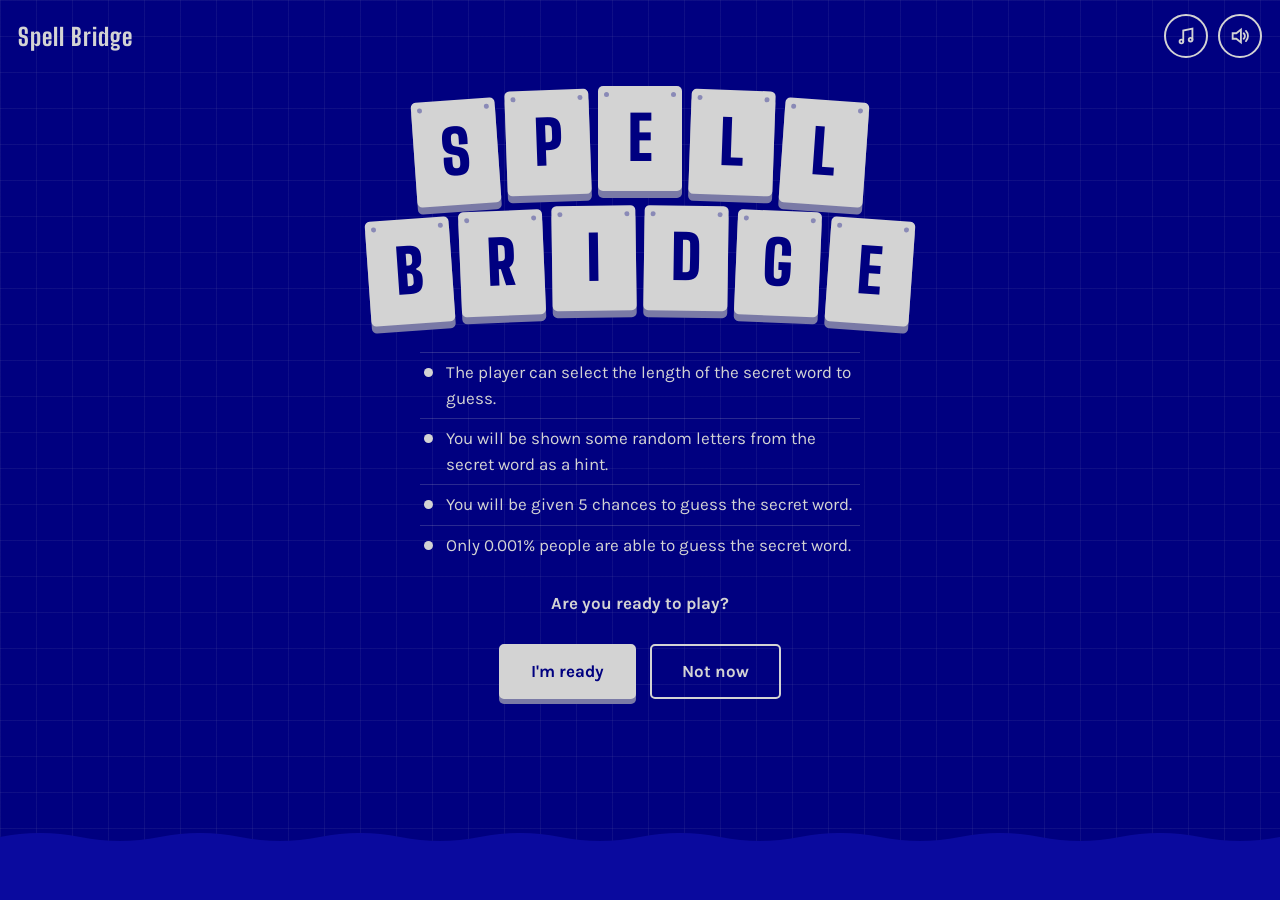
==== Spelling_Bridge_WebGame/static/index.html @ 9cbc388d "Added Spelling Bridge Web Game" ====
<!DOCTYPE html>
<html lang="en">
<head>
  <meta charset="utf-8">
  <meta name="viewport" content="width=device-width, initial-scale=1, viewport-fit=cover">
  <title>Spell Bridge</title>
  <meta name="description" content="Spell Bridge: a word guessing game. Guess the secret word before the bridge falls.">
  <link rel="icon" href="data:image/svg+xml,%3Csvg xmlns='http://www.w3.org/2000/svg' viewBox='0 0 100 100'%3E%3Ctext y='.9em' font-size='90'%3E%F0%9F%8C%89%3C/text%3E%3C/svg%3E">
  <link href="https://fonts.googleapis.com/css2?family=Big+Shoulders+Display:wght@800;900&family=Karla:wght@400;600;700&display=swap" rel="stylesheet">
  <link rel="stylesheet" href="style.css">
</head>
<body>
  <div class="water" id="water"></div>

  <div id="app">
    <!-- Top bar: name and the music / sound-and-haptics buttons -->
    <div class="top">
      <span class="brand">Spell Bridge</span>
      <div class="ctl">
        <button class="snd" id="mus" aria-pressed="true" aria-label="Music on" title="Music">
          <svg viewBox="0 0 24 24">
            <path d="M9 18V6l10-2v12"/>
            <circle cx="7" cy="18" r="2"/>
            <circle cx="17" cy="16" r="2"/>
            <path class="sl" d="M3 3l18 18"/>
          </svg>
        </button>
        <button class="snd" id="snd" aria-pressed="true" aria-label="Sound effects and haptics on" title="Sound effects and haptics">
          <svg viewBox="0 0 24 24">
            <path d="M4 9h4l5-4v14l-5-4H4z"/>
            <path d="M16 9a4 4 0 010 6M18.5 6.5a8 8 0 010 11"/>
            <path class="sl" d="M3 3l18 18"/>
          </svg>
        </button>
      </div>
    </div>

    <!-- Screen 1: intro and "Are you ready to play?" -->
    <section class="scr on" id="s-intro">
      <div id="title" style="margin-top:2vh"></div>
      <ul class="info">
        <li>The player can select the length of the secret word to guess.</li>
        <li>You will be shown some random letters from the secret word as a hint.</li>
        <li>You will be given 5 chances to guess the secret word.</li>
        <li>Only 0.001% people are able to guess the secret word.</li>
      </ul>
      <p style="font-weight:700;margin-top:22px">Are you ready to play?</p>
      <div class="row">
        <button class="btn p" id="yes">I'm ready</button>
        <button class="btn" id="no">Not now</button>
      </div>
      <div class="err" id="ierr"></div>
    </section>

    <!-- Screen 2: choose the word length (the buttons are added by script.js) -->
    <section class="scr" id="s-len">
      <h2>How long should the secret word be?</h2>
      <p>Choose 3 to 10 letters. The game starts as soon as you pick.</p>
      <div class="lens" id="lens"></div>
    </section>

    <!-- Screen 3: the game -->
    <section class="scr" id="s-game" style="position:relative">
      <div class="cap" id="cap"></div>
      <div class="hint" id="hint"></div>
      <div class="bridge" id="bridge"></div>
      <div class="piers" id="piers"></div>
      <div id="msg"></div>
      <div class="hist" id="hist"></div>
      <div class="kb" id="kb"></div>

      <!-- Win / lose panel with "Do you want to play again?" -->
      <div class="dim" id="res">
        <div class="card">
          <h2 id="rt"></h2>
          <p id="rs"></p>
          <p id="rx" style="opacity:.75"></p>
          <p style="margin-top:18px;font-weight:700">Do you want to play again?</p>
          <div class="row" style="margin-top:12px">
            <button class="btn p" id="again">Play again</button>
            <button class="btn" id="quit">Quit</button>
          </div>
        </div>
      </div>
    </section>

    <!-- Screen 4: goodbye -->
    <section class="scr" id="s-bye" style="justify-content:center">
      <h2 style="font-size:clamp(56px,14vw,110px)">Goodbye!</h2>
      <p>The bridge will be here when you're back.</p>
      <div class="row">
        <button class="btn p" id="back">Back to start</button>
      </div>
    </section>
  </div>

  <script src="words.js"></script>
  <script src="script.js"></script>
</body>
</html>
---- Spelling_Bridge_WebGame/static/style.css ----
:root {
  --navy: #000080;
  --deep: #00005a;
  --grey: #D3D3D3;
  --edge: #7a7aa6;
  --red: #ff8a80;
  box-sizing: border-box;
  padding-top: env(safe-area-inset-top,0px);
  padding-bottom: env(safe-area-inset-bottom,0px);
}

html {
  scroll-padding-top: env(safe-area-inset-top,0px);
  height: 100%;
}

*,*::before,*::after {
  box-sizing: border-box;
}

body {
  margin: 0;
  height: 100%;
  background: var(--navy);
  color: var(--grey);
  font: 400 17px/1.5 Karla,system-ui,sans-serif;
  overflow-x: hidden;
  background-image:
    linear-gradient(rgba(211,211,211,.07) 1px,transparent 1px),
    linear-gradient(90deg,rgba(211,211,211,.07) 1px,transparent 1px);
  background-size: 36px 36px;
}

button {
  font: inherit;
  color: inherit;
  cursor: pointer;
  border: 0;
  background: none;
}

button:focus-visible {
  outline: 3px solid #fff;
  outline-offset: 3px;
}

.water {
  position: fixed;
  left: 0;
  right: 0;
  bottom: 0;
  height: calc(56px + var(--w,0)*26px);
  background: #0a0a9e;
  transition: height .9s cubic-bezier(.3,1.3,.5,1);
  pointer-events: none;
  z-index: 0;
}

.water::before,.water::after {
  content: '';
  position: absolute;
  left: 0;
  right: 0;
  top: -15px;
  height: 16px;
  background: url("data:image/svg+xml,%3Csvg xmlns='http://www.w3.org/2000/svg' width='160' height='16'%3E%3Cpath d='M0 8Q40 0 80 8T160 8V16H0Z' fill='%230a0a9e'/%3E%3C/svg%3E") repeat-x;
  animation: drift 7s linear infinite;
}

.water::after {
  top: -9px;
  opacity: .55;
  animation-duration: 11s;
  animation-direction: reverse;
}

@keyframes drift {
  to {
    background-position-x: 160px;
  }
}

#app {
  position: relative;
  z-index: 1;
  min-height: 100%;
  display: flex;
  flex-direction: column;
}

.top {
  display: flex;
  justify-content: space-between;
  align-items: center;
  padding: 14px 18px;
}

.brand {
  font: 800 24px 'Big Shoulders Display',Impact,sans-serif;
  letter-spacing: .04em;
}

.snd {
  width: 44px;
  height: 44px;
  border: 2px solid var(--grey);
  border-radius: 50%;
  display: grid;
  place-items: center;
  transition: transform .2s;
}

.snd:active {
  transform: scale(.88);
}

.snd svg {
  width: 22px;
  height: 22px;
  fill: none;
  stroke: var(--grey);
  stroke-width: 2;
  stroke-linecap: round;
}

.scr {
  display: none;
  flex: 1;
  flex-direction: column;
  align-items: center;
  padding: 8px 16px 120px;
  text-align: center;
}

.scr.on {
  display: flex;
  animation: fade .4s;
}

@keyframes fade {
  from {
    opacity: 0;
  }
}

h2 {
  font: 800 clamp(34px,7vw,52px)/1 'Big Shoulders Display',Impact,sans-serif;
  margin: .4em 0 .3em;
}

p {
  margin: .3em 0;
}

.btn {
  padding: 13px 30px;
  border-radius: 5px;
  font-weight: 700;
  border: 2px solid var(--grey);
  transition: transform .15s,background .2s,color .2s;
}

.btn:hover {
  background: rgba(211,211,211,.15);
}

.btn:active {
  transform: translateY(3px);
}

.btn.p {
  background: var(--grey);
  color: var(--navy);
  box-shadow: 0 5px 0 var(--edge);
}

.btn.p:hover {
  background: #fff;
}

.btn.p:active {
  box-shadow: 0 1px 0 var(--edge);
  transform: translateY(4px);
}

.row {
  display: flex;
  gap: 14px;
  flex-wrap: wrap;
  justify-content: center;
  margin-top: 22px;
}
/* tiles */

.tile {
  --y: 0px;
  --r: 0deg;
  width: var(--t,64px);
  height: calc(var(--t,64px)*1.25);
  flex: none;
  display: grid;
  place-items: center;
  position: relative;
  border-radius: 5px;
  transform: translateY(var(--y)) rotate(var(--r));
  font: 900 calc(var(--t,64px)*.72)/1 'Big Shoulders Display',Impact,sans-serif;
  text-transform: uppercase;
  transition: background .2s,border-color .2s;
  animation: drop .75s cubic-bezier(.3,1.5,.5,1) backwards;
  animation-delay: calc(var(--i)*70ms);
}

@keyframes drop {
  from {
    translate: 0 -320px;
    rotate: -25deg;
    opacity: 0;
  }
}

.tile.h,.tile.tt {
  background: var(--grey);
  color: var(--navy);
  box-shadow: 0 7px 0 var(--edge);
}

.tile.h::before,.tile.tt::before {
  content: '';
  position: absolute;
  top: 6px;
  left: 6px;
  width: 5px;
  height: 5px;
  border-radius: 50%;
  background: rgba(0,0,128,.35);
  box-shadow: calc(var(--t,64px) - 17px) 0 0 rgba(0,0,128,.35);
}

.tile.m {
  border: 2px dashed rgba(211,211,211,.5);
  color: var(--grey);
  cursor: pointer;
}

.tile.m.f {
  border-style: solid;
  background: rgba(211,211,211,.15);
}

.tile.m.cur {
  border: 2px solid #fff;
  background: rgba(255,255,255,.12);
  animation: pulse 1.1s infinite;
}

@keyframes pulse {
  50% {
    box-shadow: 0 0 0 6px rgba(255,255,255,.18);
  }
}

.tile.pop {
  animation: pop .22s;
}

@keyframes pop {
  50% {
    scale: 1.2;
  }
}

.tile.rev {
  color: var(--red);
  border-color: var(--red);
}

.tile.win {
  animation: wave .7s cubic-bezier(.3,1.6,.5,1) calc(var(--i)*90ms) both;
  background: #fff;
  color: var(--navy);
}

@keyframes wave {
  50% {
    translate: 0 -34px;
    scale: 1.12;
  }
}

.tile.fall {
  animation: fall 1.1s cubic-bezier(.5,0,1,.6) forwards;
  animation-delay: calc(var(--d)*1ms);
}

@keyframes fall {
  to {
    translate: 0 70vh;
    rotate: var(--fr);
    opacity: 0;
  }
}
/* title */

.ttl {
  display: flex;
  gap: 8px;
  justify-content: center;
  margin: 2px 0;
}

.ttl+.ttl {
  margin-top: 14px;
}
/* info */

.info {
  list-style: none;
  padding: 0;
  margin: 26px auto 4px;
  max-width: 440px;
  text-align: left;
}

.info li {
  padding: 7px 0 7px 26px;
  position: relative;
  border-top: 1px solid rgba(211,211,211,.2);
}

.info li::before {
  content: '';
  position: absolute;
  left: 4px;
  top: 15px;
  width: 9px;
  height: 9px;
  border-radius: 50%;
  background: var(--grey);
}
/* length picker */

.lens {
  display: grid;
  grid-template-columns: repeat(4,1fr);
  gap: 14px;
  width: 100%;
  max-width: 640px;
  margin-top: 14px;
}

@media(max-width:520px) {
  .lens {
    grid-template-columns: repeat(2,1fr);
  }
}

.lb {
  padding: 16px 8px 14px;
  border: 2px solid rgba(211,211,211,.5);
  border-radius: 6px;
  transition: transform .2s,border-color .2s,background .2s;
}

.lb:hover {
  border-color: #fff;
  background: rgba(255,255,255,.08);
  transform: translateY(-4px);
}

.lb b {
  display: block;
  font: 900 46px/1 'Big Shoulders Display',Impact,sans-serif;
}

.lb small {
  display: block;
  font-size: 14px;
  opacity: .8;
  margin-top: 6px;
}

.mini {
  display: flex;
  justify-content: center;
  gap: 3px;
  height: 34px;
  margin-top: 8px;
  align-items: flex-start;
}

.mini i {
  width: 9px;
  height: 12px;
  background: var(--grey);
  border-radius: 1px;
  translate: 0 var(--y);
  transition: translate .35s cubic-bezier(.3,1.6,.5,1);
}

.lb:hover .mini i {
  translate: 0 calc(var(--y) - 9px);
  transition-delay: calc(var(--i)*35ms);
}
/* game */

.cap {
  font-weight: 600;
  margin: 6px 0 22px;
}

.bridge {
  display: flex;
  flex-direction: column;
  align-items: center;
  margin-top: 8px;
}

.span {
  position: relative;
}

.deck {
  display: flex;
  gap: 10px;
  flex-wrap: wrap;
  justify-content: center;
}

.arch .span {
  padding-top: 34px;
}

.sus .span {
  padding-top: 0;
  margin-top: 0;
}

.sus .span svg {
  position: absolute;
  left: 0;
  top: 0;
  width: 100%;
  height: 84px;
  overflow: visible;
}

.sus .span svg path {
  fill: none;
  stroke: var(--grey);
  stroke-width: 3;
  vector-effect: non-scaling-stroke;
}

.tw {
  position: absolute;
  top: -46px;
  width: 12px;
  height: 150px;
  background: var(--grey);
  border-radius: 2px;
}

.zig .deck {
  row-gap: 26px;
}

.bridge.shake {
  animation: shake .45s;
}

@keyframes shake {
  20% {
    translate: -12px 0;
  }
  40% {
    translate: 10px 3px;
  }
  60% {
    translate: -7px 0;
  }
  80% {
    translate: 4px 0;
  }
}

.piers {
  display: flex;
  justify-content: space-around;
  width: min(420px,88vw);
  margin: 44px auto 10px;
}

.pier {
  width: 14px;
  height: 58px;
  background: var(--grey);
  border-radius: 2px;
  transform-origin: 50% 100%;
}

.pier.snap {
  animation: snap .9s cubic-bezier(.5,0,1,.6) forwards;
}

@keyframes snap {
  15% {
    rotate: -6deg;
  }
  to {
    translate: 0 40px;
    rotate: 26deg;
    opacity: .2;
    background: var(--red);
  }
}

#msg {
  min-height: 30px;
  font-weight: 700;
  font-size: 18px;
}

#msg.bad {
  color: var(--red);
  animation: shake .4s;
}

.hist {
  display: flex;
  gap: 8px;
  flex-wrap: wrap;
  justify-content: center;
  min-height: 34px;
  margin: 6px 0 10px;
}

.hist span {
  padding: 2px 12px;
  border: 1px solid rgba(211,211,211,.5);
  border-radius: 20px;
  text-decoration: line-through;
  text-decoration-color: var(--red);
  animation: pop .3s;
}

.kb {
  width: 100%;
  max-width: 520px;
  display: flex;
  flex-direction: column;
  gap: 7px;
}

.kr {
  display: flex;
  gap: 5px;
  justify-content: center;
}

.k {
  flex: 1;
  max-width: 46px;
  height: 50px;
  background: var(--grey);
  color: var(--navy);
  border-radius: 5px;
  font-weight: 700;
  text-transform: uppercase;
  box-shadow: 0 4px 0 var(--edge);
  transition: transform .08s,box-shadow .08s;
}

.k:active,.k.dn {
  transform: translateY(3px);
  box-shadow: 0 1px 0 var(--edge);
}

.k.w {
  max-width: 76px;
  flex: 1.7;
  font-size: 14px;
}

.k.go {
  background: #fff;
}

.dim {
  position: absolute;
  inset: 0;
  background: rgba(0,0,60,.82);
  display: none;
  place-items: center;
  padding: 20px;
  z-index: 5;
}

.dim.on {
  display: grid;
  animation: fade .4s;
}

.card {
  max-width: 420px;
  padding: 28px 24px;
  border: 2px solid var(--grey);
  background: var(--navy);
  border-radius: 6px;
  box-shadow: 0 8px 0 var(--edge);
  animation: rise .5s cubic-bezier(.3,1.4,.5,1);
}

@keyframes rise {
  from {
    translate: 0 60px;
    opacity: 0;
  }
}

.conf {
  position: fixed;
  width: 10px;
  height: 14px;
  top: 35%;
  left: 50%;
  z-index: 9;
  pointer-events: none;
}

@media(prefers-reduced-motion:reduce) {
  *,*::before,*::after {
    animation-duration: .01ms!important;
    animation-delay: 0s!important;
    transition-duration: .01ms!important;
  }
}

.ctl {
  display: flex;
  gap: 10px;
}

.snd .sl {
  display: none;
}

.snd.off .sl {
  display: block;
}

.snd.off {
  opacity: .65;
}

.hint {
  display: flex;
  align-items: center;
  justify-content: center;
  gap: 6px;
  margin: 0 0 30px;
  flex-wrap: wrap;
}

.hint b {
  margin-right: 10px;
}

.err {
  min-height: 26px;
  margin-top: 8px;
  color: var(--red);
  font-weight: 700;
}

.err.b {
  animation: shake .4s;
}
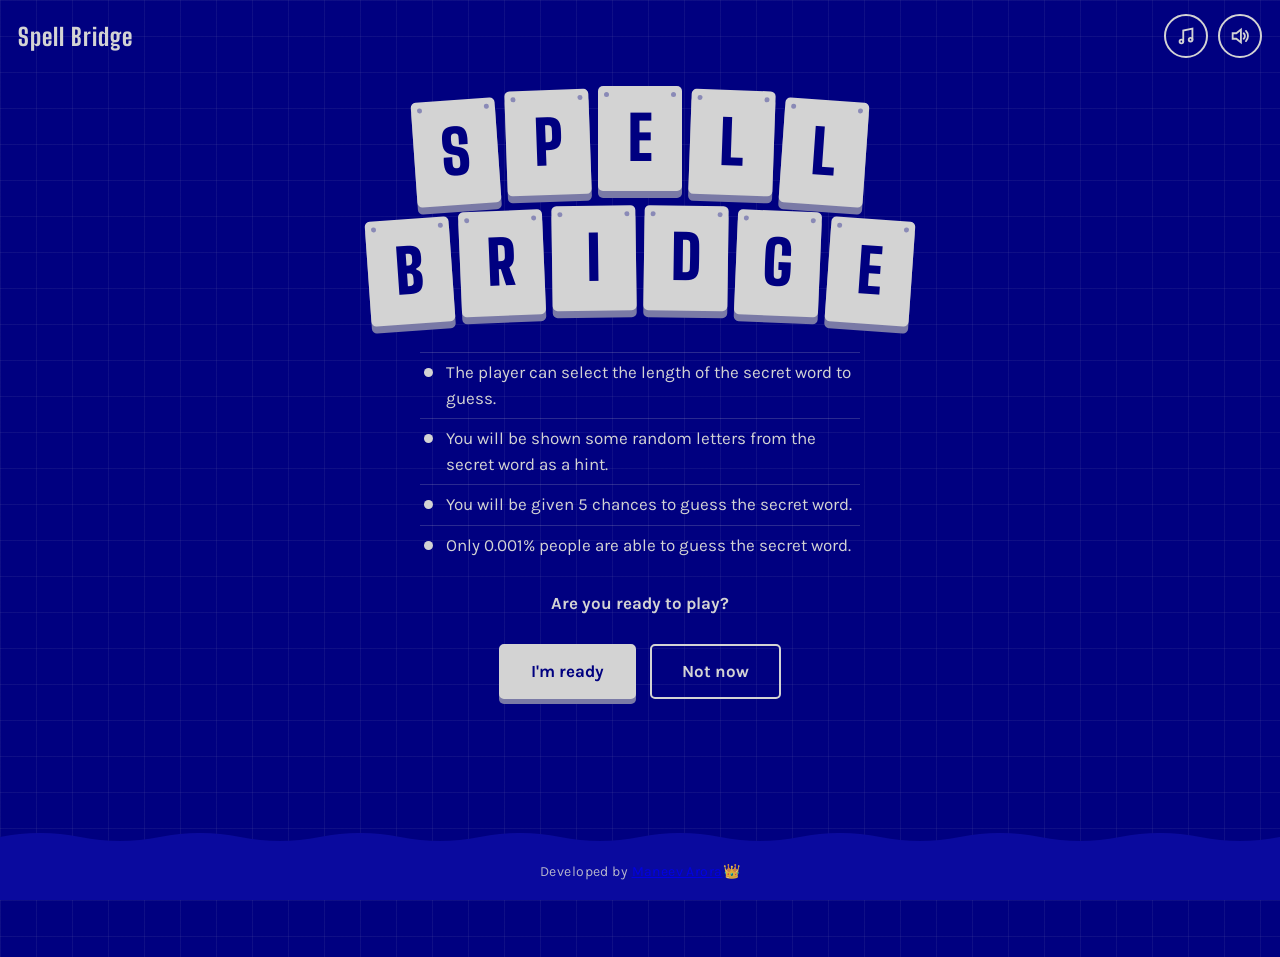
==== commit 6e4a17fb: "Added Developer Byline" ====
--- a/Spelling_Bridge_WebGame/static/index.html
+++ b/Spelling_Bridge_WebGame/static/index.html
@@ -92,6 +92,9 @@
         <button class="btn p" id="back">Back to start</button>
       </div>
     </section>
+
+    <!-- Developer byline -->
+    <footer class="by">Developed by <a href="http://www.linkedin.com/in/maneev-arora">Maneev Arora</a>👑</footer>
   </div>
 
   <script src="words.js"></script>
--- a/Spelling_Bridge_WebGame/static/style.css
+++ b/Spelling_Bridge_WebGame/static/style.css
@@ -674,4 +674,13 @@
 
 .err.b {
   animation: shake .4s;
+}
+
+.by {
+  margin-top: -96px;
+  padding: 0 16px calc(18px + env(safe-area-inset-bottom,0px));
+  text-align: center;
+  font-size: 14px;
+  letter-spacing: .03em;
+  opacity: .85;
 }
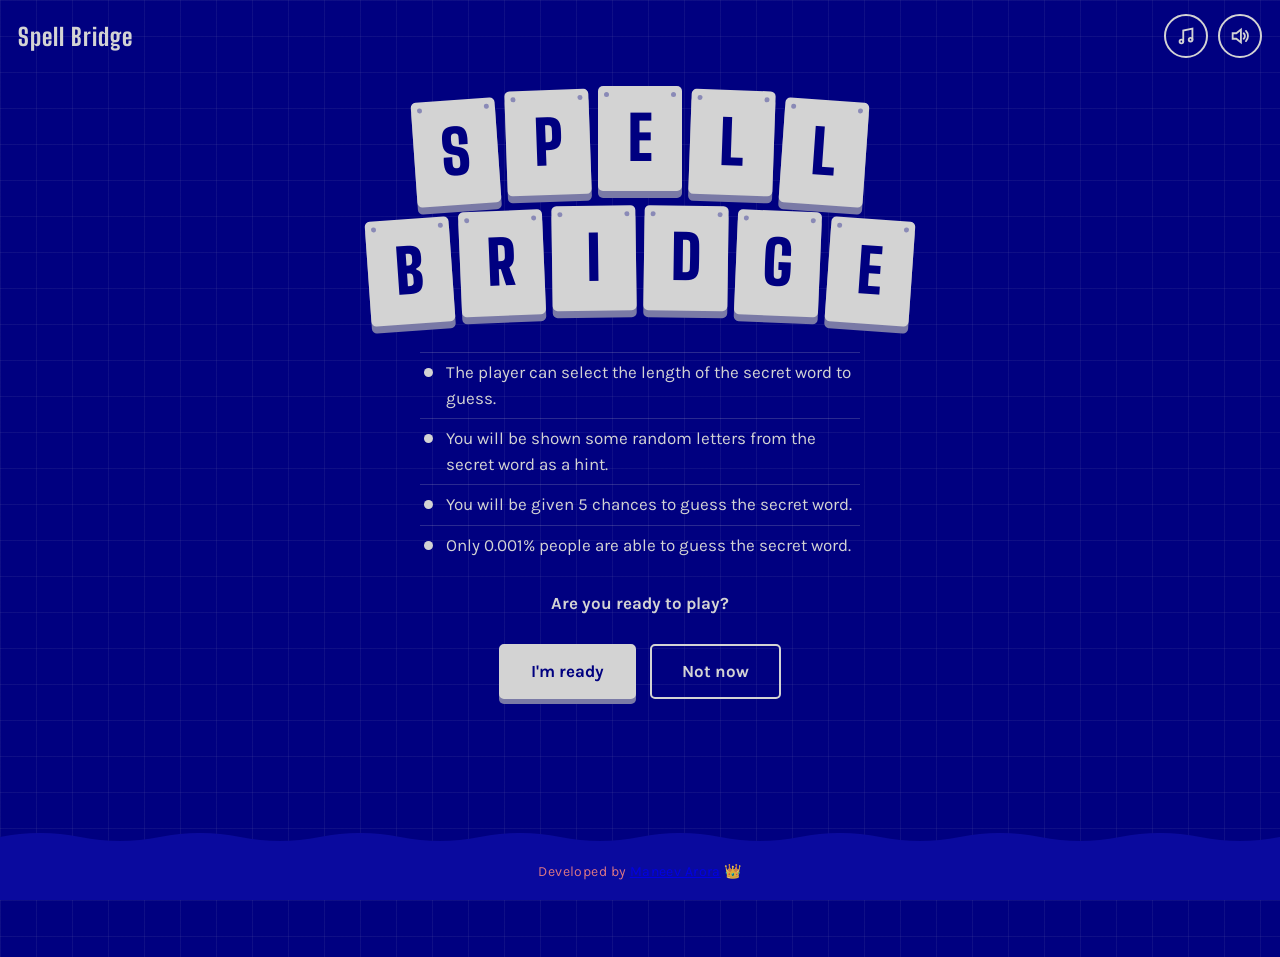
==== commit 897ca586: "Updated  Developer Byline" ====
--- a/Spelling_Bridge_WebGame/static/index.html
+++ b/Spelling_Bridge_WebGame/static/index.html
@@ -94,7 +94,7 @@
     </section>
 
     <!-- Developer byline -->
-    <footer class="by">Developed by <a href="http://www.linkedin.com/in/maneev-arora">Maneev Arora</a>👑</footer>
+    <footer class="by">Developed by <a href="http://www.linkedin.com/in/maneev-arora">Maneev Arora</a> 👑</footer>
   </div>
 
   <script src="words.js"></script>
--- a/Spelling_Bridge_WebGame/static/style.css
+++ b/Spelling_Bridge_WebGame/static/style.css
@@ -683,4 +683,5 @@
   font-size: 14px;
   letter-spacing: .03em;
   opacity: .85;
+  color: var(--red);
 }
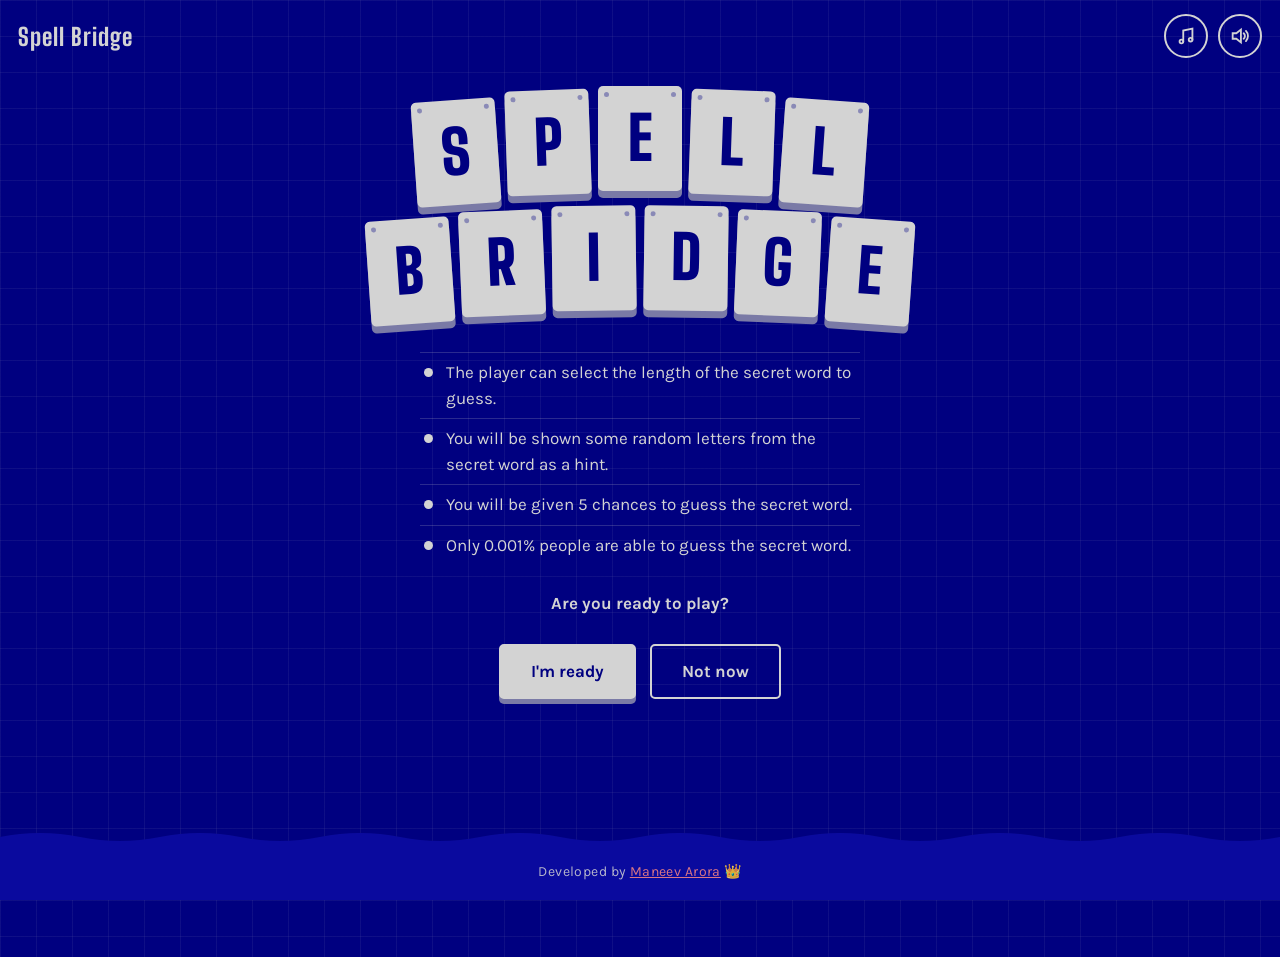
==== commit 9ec1097b: "Updated Developer Byline" ====
--- a/Spelling_Bridge_WebGame/static/index.html
+++ b/Spelling_Bridge_WebGame/static/index.html
@@ -94,7 +94,7 @@
     </section>
 
     <!-- Developer byline -->
-    <footer class="by">Developed by <a href="http://www.linkedin.com/in/maneev-arora">Maneev Arora</a> 👑</footer>
+    <footer class="by">Developed by <a href="http://www.linkedin.com/in/maneev-arora" target="_blank">Maneev Arora</a> 👑</footer>
   </div>
 
   <script src="words.js"></script>
--- a/Spelling_Bridge_WebGame/static/style.css
+++ b/Spelling_Bridge_WebGame/static/style.css
@@ -683,5 +683,9 @@
   font-size: 14px;
   letter-spacing: .03em;
   opacity: .85;
+  /*color: var(--red);*/
+}
+
+.by a{
   color: var(--red);
 }
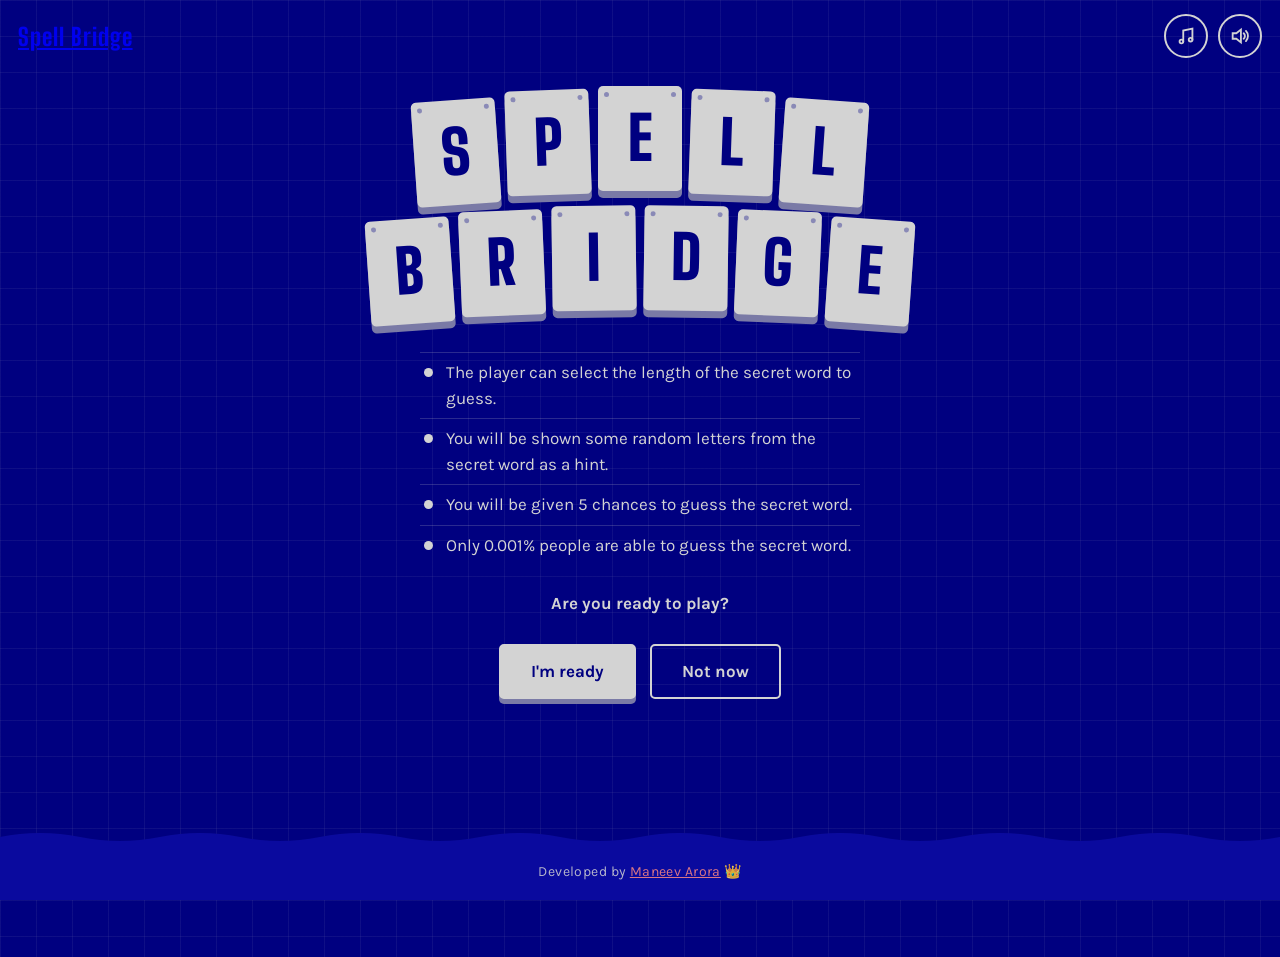
==== commit abc3c1fc: "Added home reroute to the game brand name in the header section" ====
--- a/Spelling_Bridge_WebGame/static/index.html
+++ b/Spelling_Bridge_WebGame/static/index.html
@@ -15,7 +15,7 @@
   <div id="app">
     <!-- Top bar: name and the music / sound-and-haptics buttons -->
     <div class="top">
-      <span class="brand">Spell Bridge</span>
+      <span class="brand"><a href="https://spell-bridge-web-game.onrender.com">Spell Bridge</a></span>
       <div class="ctl">
         <button class="snd" id="mus" aria-pressed="true" aria-label="Music on" title="Music">
           <svg viewBox="0 0 24 24">
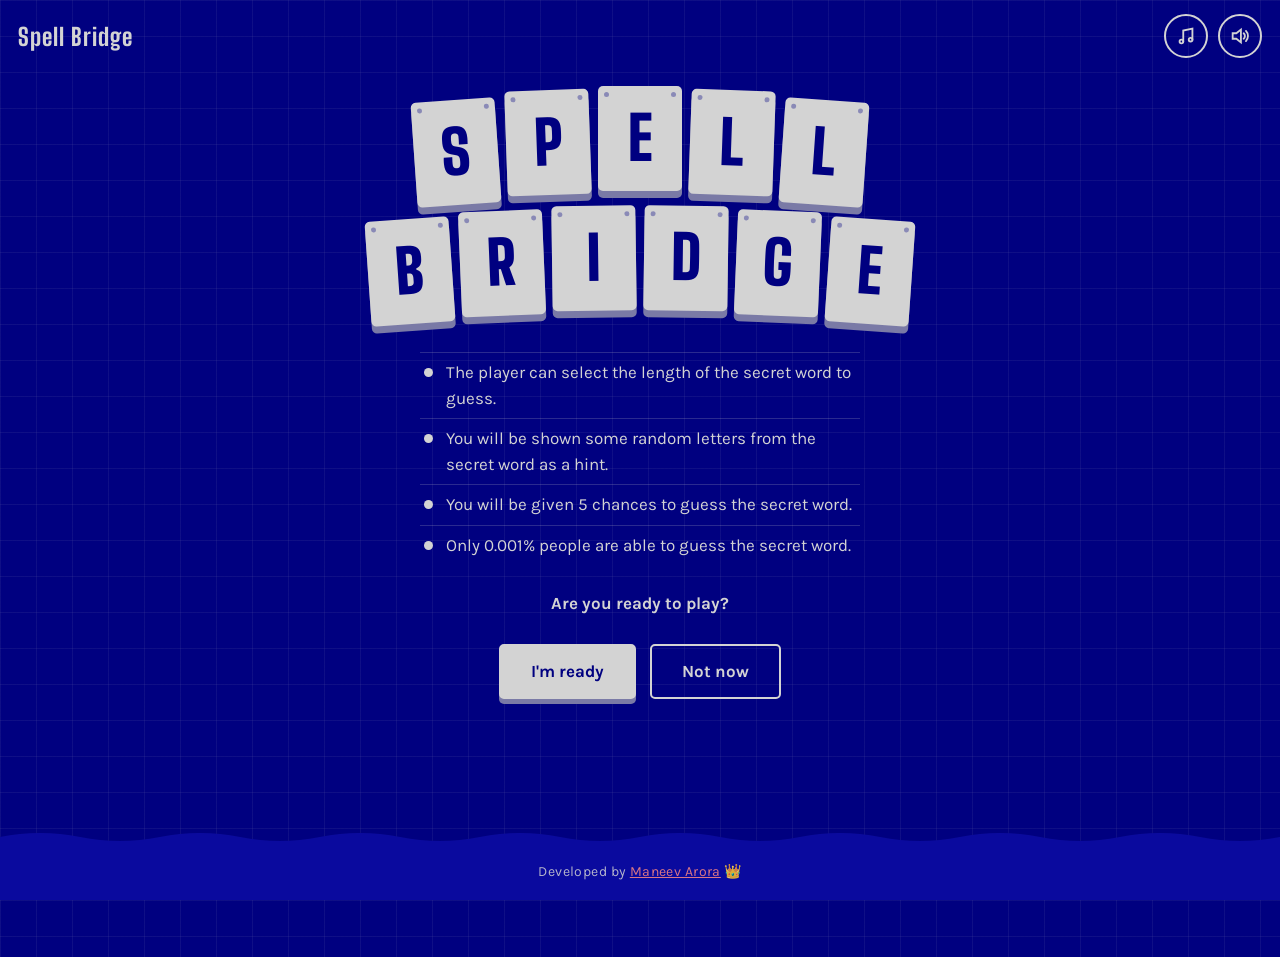
==== commit f48ac6a2: "Fixed home reroute to the game brand name in the header section" ====
--- a/Spelling_Bridge_WebGame/static/index.html
+++ b/Spelling_Bridge_WebGame/static/index.html
@@ -15,7 +15,7 @@
   <div id="app">
     <!-- Top bar: name and the music / sound-and-haptics buttons -->
     <div class="top">
-      <span class="brand"><a href="https://spell-bridge-web-game.onrender.com">Spell Bridge</a></span>
+      <span class="brand"><a href="https://spelling-bridge-web-game.onrender.com">Spell Bridge</a></span>
       <div class="ctl">
         <button class="snd" id="mus" aria-pressed="true" aria-label="Music on" title="Music">
           <svg viewBox="0 0 24 24">
--- a/Spelling_Bridge_WebGame/static/style.css
+++ b/Spelling_Bridge_WebGame/static/style.css
@@ -98,6 +98,11 @@
 .brand {
   font: 800 24px 'Big Shoulders Display',Impact,sans-serif;
   letter-spacing: .04em;
+}
+
+.brand a{
+  text-decoration: none;
+  color: var(--grey);
 }
 
 .snd {
